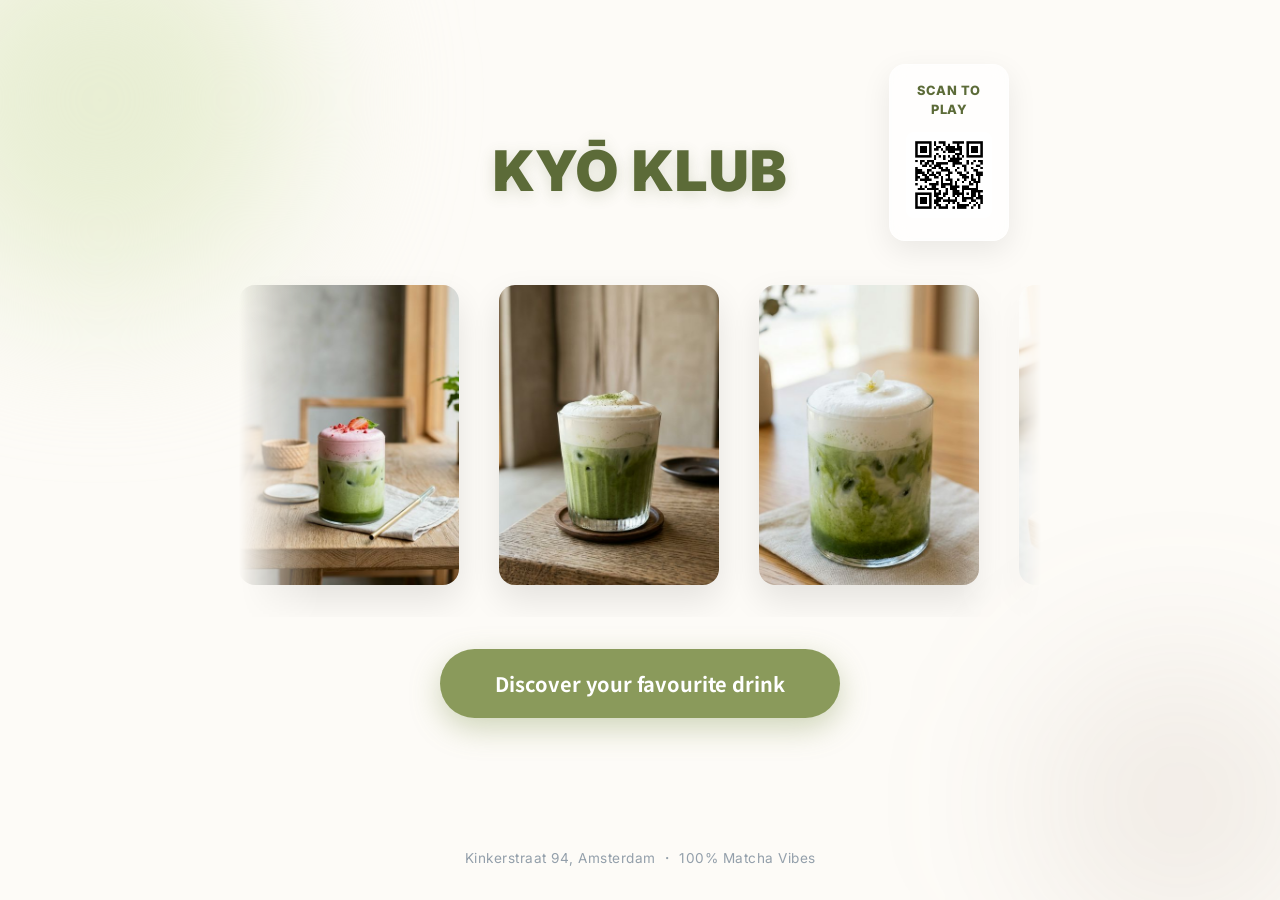
==== index.html @ ee24f2c5 "feat: implement top-right scannable QR code banner on Home Screen bridging physical kiosk traffic di" ====
<!DOCTYPE html>
<html lang="en">
<head>
    <meta charset="UTF-8">
    <meta name="viewport" content="width=device-width, initial-scale=1.0, maximum-scale=1.0, user-scalable=no">
    <title>KYŌ Drink Oracle</title>
    <!-- Google Fonts: Noto Sans JP for that modern Japanese minimalist feel, Inter for clean UI -->
    <link rel="preconnect" href="https://fonts.googleapis.com">
    <link rel="preconnect" href="https://fonts.gstatic.com" crossorigin>
    <link href="https://fonts.googleapis.com/css2?family=Inter:wght@400;500;600;700&family=Noto+Sans+JP:wght@400;500;700;900&display=swap" rel="stylesheet">
    <link rel="stylesheet" href="style.css">
    
    <!-- PWA Settings -->
    <link rel="manifest" href="manifest.json">
    <meta name="theme-color" content="#FDFBF7">
    <link rel="apple-touch-icon" href="images/icons/icon-192.png">
</head>
<body>
    <!-- Background Decor (Light matcha clouds/gradients) -->
    <div class="bg-shape bg-shape-1"></div>
    <div class="bg-shape bg-shape-2"></div>
    <div class="bg-shape bg-shape-3"></div>

    <div id="app-container">
        
        <!-- ==================== HOME SCREEN ==================== -->
        <main id="home-screen" class="screen active fade-in relative">
            <div class="qr-code-banner">
                <p>Scan to Play</p>
                <img src="images/qr_code.png" alt="Scan to open on your phone">
            </div>
            <div class="home-content">
                <h1 class="klub-title">KYŌ KLUB</h1>
                <div class="drink-marquee-container">
                    <div class="drink-marquee">
                        <img src="images/cold_drinks/earthy/sweet/foamy/fruity/indulgent/iced_cold_foam_strawberry.png" alt="Strawberry Foam">
                        <img src="images/cold_drinks/earthy/sweet/foamy/dessert/indulgent/iced_cold_foam_vanilla.png" alt="Vanilla Foam">
                        <img src="images/cold_drinks/earthy/balanced/foamy/floral/chill/iced_foam_jasmine.png" alt="Jasmine Foam">
                        <img src="images/cold_drinks/earthy/balanced/foamy/floral/chill/iced_hojicha_latte_lavender_coldfoam.png" alt="Lavender Foam">
                        <img src="images/cold_drinks/earthy/natural/foamy/floral/energizing/iced_foam_rose.png" alt="Rose Foam">
                        <img src="images/cold_drinks/nutty_roasty/sweet/foamy/dessert/indulgent/iced_hojicha_iced_creamy.png" alt="Tiramisu Hojicha">
                        <img src="images/cold_drinks/coffee/balanced/foamy/classic/energizing/iced_americano_matcha_foam.png" alt="Americano Matcha Foam">
                        <img src="images/cold_drinks/earthy/balanced/foamy/floral/chill/iced_coconut_cloud_matcha.png" alt="Coconut Cloud">
                        <img src="images/cold_drinks/earthy/balanced/foamy/fruity/indulgent/Iced_hojicha_vanilla_coldfoam.png" alt="Mango Coconut">
                        <img src="images/cold_drinks/earthy/sweet/foamy/fruity/indulgent/iced_banana_matcha.png" alt="Banana Coconut">
                        <img src="images/cold_drinks/earthy/balanced/foamy/dessert/chill/iced_orgeade_matcha.png" alt="Orgeade Coconut">
                        <img src="images/cold_drinks/nutty_roasty/sweet/foamy/dessert/indulgent/iced_foam_lavender.png" alt="Hojicha Vanilla">
                        <img src="images/cold_drinks/nutty_roasty/balanced/foamy/floral/chill/iced_kocha_latte.png" alt="Hojicha Lavender">
                        <img src="images/cold_drinks/nutty_roasty/balanced/standard/classic/chill/hojicha_iced_creamy.png" alt="Hojicha Creamy">
                        <!-- Duplicate set for seamless looping -->
                        <img src="images/cold_drinks/earthy/sweet/foamy/fruity/indulgent/iced_cold_foam_strawberry.png" alt="Strawberry Foam">
                        <img src="images/cold_drinks/earthy/sweet/foamy/dessert/indulgent/iced_cold_foam_vanilla.png" alt="Vanilla Foam">
                        <img src="images/cold_drinks/earthy/balanced/foamy/floral/chill/iced_foam_jasmine.png" alt="Jasmine Foam">
                        <img src="images/cold_drinks/earthy/balanced/foamy/floral/chill/iced_hojicha_latte_lavender_coldfoam.png" alt="Lavender Foam">
                        <img src="images/cold_drinks/earthy/natural/foamy/floral/energizing/iced_foam_rose.png" alt="Rose Foam">
                        <img src="images/cold_drinks/nutty_roasty/sweet/foamy/dessert/indulgent/iced_hojicha_iced_creamy.png" alt="Tiramisu Hojicha">
                        <img src="images/cold_drinks/coffee/balanced/foamy/classic/energizing/iced_americano_matcha_foam.png" alt="Americano Matcha Foam">
                        <img src="images/cold_drinks/earthy/balanced/foamy/floral/chill/iced_coconut_cloud_matcha.png" alt="Coconut Cloud">
                        <img src="images/cold_drinks/earthy/balanced/foamy/fruity/indulgent/Iced_hojicha_vanilla_coldfoam.png" alt="Mango Coconut">
                        <img src="images/cold_drinks/earthy/sweet/foamy/fruity/indulgent/iced_banana_matcha.png" alt="Banana Coconut">
                        <img src="images/cold_drinks/earthy/balanced/foamy/dessert/chill/iced_orgeade_matcha.png" alt="Orgeade Coconut">
                        <img src="images/cold_drinks/nutty_roasty/sweet/foamy/dessert/indulgent/iced_foam_lavender.png" alt="Hojicha Vanilla">
                        <img src="images/cold_drinks/nutty_roasty/balanced/foamy/floral/chill/iced_kocha_latte.png" alt="Hojicha Lavender">
                        <img src="images/cold_drinks/nutty_roasty/balanced/standard/classic/chill/hojicha_iced_creamy.png" alt="Hojicha Creamy">
                    </div>
                </div>
                
                <button id="start-btn" class="btn btn-primary">Discover your favourite drink</button>
            </div>
            <div class="footer">Kinkerstraat 94, Amsterdam ・ 100% Matcha Vibes</div>
        </main>

        <!-- ==================== QUIZ SCREEN ==================== -->
        <main id="quiz-screen" class="screen hidden">
            <div class="quiz-header">
                <div class="progress-info">
                    <span>Question <span id="current-q-num">1</span> of 6</span>
                </div>
                <div class="progress-bar">
                    <div id="progress-fill" class="progress-fill"></div>
                </div>
            </div>

            <div class="question-wrapper">
                <h2 id="question-text" class="question-text">Question goes here?</h2>
                <div id="options-container" class="options-grid">
                    <!-- Options injected by JS -->
                </div>
            </div>

            <!-- QUIZ ACTION -->
            <div class="quiz-footer" style="justify-content: center;">
                <button id="back-btn" class="btn btn-outline" style="max-width: 200px;">← Back</button>
            </div>
        </main>

        <!-- ==================== RESULT SCREEN ==================== -->
        <main id="result-screen" class="screen hidden">
            <div class="result-header">
                <div id="result-emoji" class="result-emoji">🏆</div>
                <h2 class="result-title">Your Perfect Match</h2>
            </div>
            
            <div class="winner-card glass-panel">
                <span id="winner-price" class="drink-price">€6.50</span>
                <!-- Massive Image Container -->
                <div class="winner-image-container">
                    <img id="winner-image" src="" alt="Drink Image" />
                </div>
                
                <!-- Text Sidebar -->
                <div class="winner-main">
                    <h1 id="winner-name" class="drink-name">Matcha Latte</h1>
                    
                    <div class="why-fits">
                        <h3>✨ Why it fits:</h3>
                        <p id="winner-reason">Because you love earthy vibes and classic drinks.</p>
                    </div>
                </div>
            </div>

            <div class="cta-section fade-in-delayed">
                <p class="cta-text">Show this to our barista at <strong>KYŌ-KLUB</strong>!</p>
                <div class="action-buttons">
                    <button id="restart-btn" class="btn btn-outline">Retake Quiz ↺</button>
                </div>
            </div>
        </main>

    </div>

    <!-- Toast Notification (for sharing) -->
    <div id="toast" class="toast">Result copied to clipboard!</div>

    <script src="script.js"></script>
    <script>
        // Register Service Worker for PWA
        if ('serviceWorker' in navigator) {
            window.addEventListener('load', () => {
                navigator.serviceWorker.register('./sw.js')
                    .then(reg => console.log('ServiceWorker registered successfully'))
                    .catch(err => console.error('ServiceWorker registration failed: ', err));
                
                let refreshing = false;
                navigator.serviceWorker.addEventListener('controllerchange', () => {
                    if (!refreshing) {
                        window.location.reload();
                        refreshing = true;
                    }
                });
            });
        }
    </script>
</body>
</html>
---- style.css ----
:root {
    /* Color Palette */
    --matcha-green: #8A9A5B;
    --matcha-dark: #5C6B38;
    --matcha-light: #E8EED3;
    --matcha-glow: rgba(138, 154, 91, 0.4);
    
    --hojicha-brown: #8C6A5D;
    
    --bg-cream: #FDFBF7;
    --bg-cream-dark: #F4F1E1;
    
    --text-main: #2C3E50;
    --text-light: #66788A;
    
    /* Glassmorphism */
    --glass-bg: rgba(255, 255, 255, 0.65);
    --glass-border: rgba(255, 255, 255, 0.5);
    --shadow-soft: 0 8px 32px rgba(92, 107, 56, 0.08);
    --shadow-hover: 0 12px 48px rgba(92, 107, 56, 0.15);
    
    /* Typography */
    --font-heading: 'Noto Sans JP', sans-serif;
    --font-body: 'Inter', sans-serif;
    
    /* Radius */
    --radius-lg: 24px;
    --radius-md: 16px;
    --radius-sm: 8px;
    
    /* Transitions */
    --trans-fast: 0.2s ease;
    --trans-med: 0.4s cubic-bezier(0.16, 1, 0.3, 1);
}

* {
    box-sizing: border-box;
    margin: 0;
    padding: 0;
    -webkit-tap-highlight-color: transparent;
}

body {
    background-color: var(--bg-cream);
    color: var(--text-main);
    font-family: var(--font-body);
    font-size: 16px;
    line-height: 1.5;
    min-height: 100vh;
    overflow-x: hidden;
    position: relative;
    display: flex;
    justify-content: center;
}



/* ------------------- Background Decor ------------------- */
.bg-shape {
    position: fixed;
    border-radius: 50%;
    filter: blur(80px);
    z-index: -1;
    /* WebKit touch fix: global animations removed */
}
.bg-shape-1 {
    width: 400px;
    height: 400px;
    background: var(--matcha-light);
    top: -100px;
    left: -100px;
}
.bg-shape-2 {
    width: 300px;
    height: 300px;
    background: rgba(140, 106, 93, 0.1); /* light hojicha */
    bottom: -50px;
    right: -50px;
}
.bg-shape-3 {
    width: 250px;
    height: 250px;
    background: var(--matcha-glow);
    top: 60%; left: -10%; 
    opacity: 0;
}

/* ------------------- Layout Structure ------------------- */
#app-container {
    width: 100%;
    max-width: 850px;
    min-height: 100vh;
    padding: 2rem 1.5rem;
    display: flex;
    flex-direction: column;
}

.screen {
    display: none;
    flex: 1;
    flex-direction: column;
}

.screen.active {
    display: flex;
}

/* ------------------- Buttons ------------------- */
.btn {
    font-family: var(--font-heading);
    font-weight: 700;
    font-size: 1.1rem;
    padding: 1rem 2rem;
    border-radius: 50px;
    border: none;
    cursor: pointer;
    transition: var(--trans-fast);
    width: 100%;
    display: flex;
    align-items: center;
    justify-content: center;
    gap: 0.5rem;
}

.btn:active {
    transform: scale(0.98);
}

.btn-primary {
    background: var(--matcha-green);
    color: white;
    box-shadow: 0 4px 15px var(--matcha-glow);
}

.btn-primary:hover:not(:disabled) {
    background: var(--matcha-dark);
    box-shadow: 0 6px 20px var(--matcha-glow);
    transform: translateY(-2px);
}

.btn-primary:disabled {
    background: #cdd6b8;
    color: rgba(255, 255, 255, 0.8);
    box-shadow: none;
    cursor: not-allowed;
    transform: none;
}

.btn-secondary {
    background: var(--text-main);
    color: white;
}
.btn-secondary:hover {
    background: #1a252f;
    transform: translateY(-2px);
}

.btn-outline {
    background: transparent;
    color: var(--text-light);
    border: 2px solid #e0e6ed;
}
.btn-outline:hover {
    background: rgba(0,0,0,0.03);
    color: var(--text-main);
    border-color: var(--text-light);
}

.btn-group {
    display: flex;
    flex-direction: column;
    gap: 1rem;
    margin-top: 1.5rem;
}

.pulse-anim {
    color: #fff;
}

/* ------------------- Glass Panels ------------------- */
.glass-panel {
    background: var(--glass-bg);
    backdrop-filter: blur(12px);
    -webkit-backdrop-filter: blur(12px);
    border: 1px solid var(--glass-border);
    border-radius: var(--radius-lg);
    padding: 2rem;
    box-shadow: var(--shadow-soft);
}
.glass-panel-sm {
    background: var(--glass-bg);
    backdrop-filter: blur(12px);
    border: 1px solid var(--glass-border);
    border-radius: var(--radius-md);
    padding: 1.5rem;
    box-shadow: var(--shadow-soft);
}

/* ------------------- Generic Utilities ------------------- */
h1, h2, h3 { font-family: var(--font-heading); }
.hidden { display: none !important; }

/* ------------------- Home Screen ------------------- */
.relative { position: relative; }
.qr-code-banner {
    position: absolute;
    top: 2rem;
    right: 2rem;
    width: 120px;
    background: rgba(255,255,255,0.7);
    backdrop-filter: blur(10px);
    -webkit-backdrop-filter: blur(10px);
    padding: 1rem;
    border-radius: var(--radius-md);
    box-shadow: 0 10px 30px rgba(0,0,0,0.08);
    z-index: 50;
    text-align: center;
    border: 1px solid rgba(255,255,255,0.4);
}
.qr-code-banner p { 
    font-size: 0.8rem; 
    font-weight: 800; 
    margin-bottom: 0.8rem; 
    color: var(--matcha-dark);
    text-transform: uppercase;
    letter-spacing: 0.5px;
}
.qr-code-banner img { 
    width: 100%; 
    height: auto; 
    border-radius: 8px; 
}

.home-content {
    flex: 1;
    display: flex;
    flex-direction: column;
    justify-content: center;
    align-items: center;
    text-align: center;
    gap: 2rem;
}

/* Home Button override for premium pill feel */
.home-content .btn-primary {
    max-width: 400px;
    margin: 0 auto;
    font-size: 1.25rem;
    padding: 1.25rem 2.5rem;
    box-shadow: 0 10px 30px var(--matcha-glow);
}

.emoji-logo { font-size: 5rem; line-height: 1; }
.klub-title { font-family: var(--font-body); font-size: 3.5rem; font-weight: 900; color: var(--matcha-dark); letter-spacing: 2px; margin-bottom: 0.5rem; text-shadow: 0 4px 15px rgba(92, 107, 56, 0.2); }
.title { font-size: 2.5rem; font-weight: 900; color: var(--matcha-dark); }
.subtitle { font-size: 1.1rem; color: var(--text-light); margin-top: -1rem; }

.drink-marquee-container {
    width: 100%;
    max-width: 900px;
    overflow: hidden;
    position: relative;
    padding: 2rem 0;
    -webkit-mask-image: linear-gradient(to right, transparent, black 10%, black 90%, transparent);
    mask-image: linear-gradient(to right, transparent, black 10%, black 90%, transparent);
}
.drink-marquee-container:hover .drink-marquee {
}
.drink-marquee {
    display: flex;
    width: max-content;
    gap: 2.5rem;
    align-items: center;
}
.drink-marquee img {
    width: 220px;
    height: 300px;
    object-fit: cover;
    border-radius: 20px;
    box-shadow: 0 15px 35px rgba(0,0,0,0.1);
    border-radius: var(--radius-md);
    cursor: pointer;
}
.drink-marquee img:hover {
    transform: scale(1.08) translateY(-5px);
    box-shadow: 0 20px 45px rgba(0,0,0,0.2);
}

.footer { text-align: center; margin-top: auto; padding-top: 2rem; color: var(--text-light); font-size: 0.85rem; letter-spacing: 0.5px; opacity: 0.7; }

/* ------------------- Quiz Screen ------------------- */
.quiz-header { margin-bottom: 2.5rem; }
.progress-info { font-family: var(--font-heading); font-size: 0.9rem; font-weight: 700; color: var(--matcha-dark); margin-bottom: 0.75rem; text-transform: uppercase; letter-spacing: 1px; }
.progress-bar { width: 100%; height: 8px; background: rgba(0,0,0,0.05); border-radius: 4px; overflow: hidden; }
.progress-fill { height: 100%; background: var(--matcha-green); border-radius: 4px; transition: width 0.4s ease; width: 0%; }

.question-wrapper { 
    flex: 1; 
    display: flex; 
    flex-direction: column;
    justify-content: center;
    padding: 2rem 0;
    width: 100%; 
    min-width: 0; 
}
.question-text { font-size: 2.2rem; font-weight: 800; text-align: center; margin-bottom: 2.5rem; color: var(--text-main); line-height: 1.3; }

.options-grid { 
    display: flex; 
    flex-wrap: wrap;
    justify-content: center;
    gap: 1.5rem; 
    margin-bottom: 3rem; 
    width: 100%;
}
.option-card {
    position: relative;
    overflow: hidden;
    background: var(--glass-bg);
    border: 3px solid rgba(255,255,255,0.7);
    border-radius: 20px;
    padding: 0;
    cursor: pointer;
    box-shadow: 0 10px 25px rgba(0,0,0,0.04);
    display: flex;
    flex-direction: column;
    height: 320px;
    flex: 1 1 200px;
    max-width: 320px;
    min-width: 200px;
}

.option-card * {
    pointer-events: none;
}

.option-bg {
    position: absolute;
    top: 0; left: 0;
    width: 100%; height: 100%;
    object-fit: cover;
    z-index: 1;
    transition: transform 0.6s ease;
}

.option-overlay {
    position: absolute;
    bottom: 0; left: 0;
    width: 100%; height: 60%;
    background: linear-gradient(to top, rgba(0,0,0,0.8) 0%, rgba(0,0,0,0) 100%);
    z-index: 2;
}

.option-content {
    position: relative;
    z-index: 3;
    display: flex;
    flex-direction: column;
    align-items: center;
    justify-content: flex-end;
    text-align: center;
    padding: 2rem 1.5rem;
    height: 100%;
    gap: 0.5rem;
}

.option-icon {
    font-size: 3rem;
    filter: drop-shadow(0 4px 10px rgba(0,0,0,0.3));
    margin-bottom: 0.5rem;
    transition: transform 0.3s ease;
}

.option-text {
    color: white;
    font-size: 1.35rem;
    font-weight: 700;
    line-height: 1.2;
    text-shadow: 0 2px 10px rgba(0,0,0,0.5);
}

@media (hover: hover) {
    .option-card:hover { box-shadow: 0 15px 35px rgba(92, 107, 56, 0.2); border-color: rgba(255,255,255,1); }
    .option-card:hover .option-bg { filter: brightness(1.1); }
}

.option-card.selected { border-color: var(--matcha-green); box-shadow: 0 15px 40px var(--matcha-glow); }
.option-card.selected .option-bg { filter: brightness(1.1); }


.quiz-footer { margin-top: auto; padding-top: 2rem; display: flex; gap: 1rem; }
.quiz-footer .btn { flex: 1; padding: 1rem; }

/* ------------------- Result Screen ------------------- */
.result-header { text-align: center; margin-bottom: 2rem; }
.result-emoji { font-size: 4rem; }
.result-title { font-size: 1.5rem; color: var(--text-light); font-weight: 600; margin-top: 0.5rem; }
.fun-msg { font-weight: 700; color: var(--matcha-green); font-size: 1.2rem; }

.winner-card { position: relative; display: flex; flex-direction: column; align-items: center; margin-bottom: 2rem; }
.winner-main { text-align: center; margin-top: 2rem; }

.winner-image-container {
    width: 100%;
    max-width: 500px;
    height: 48vh;
    min-height: 350px;
    border-radius: 20px;
    overflow: hidden;
    position: relative;
    box-shadow: 0 20px 40px rgba(0,0,0,0.15);
}

.winner-image-container img {
    width: 100%;
    height: 100%;
    object-fit: cover;
    box-shadow: 0 10px 40px rgba(0,0,0,0.1);
}

@keyframes winnerFloat {
    0% { transform: translateY(0); }
    100% { transform: translateY(-10px); }
}

@keyframes imageReveal {
    0% { opacity: 0; transform: scale(1.1); filter: blur(5px); }
    100% { opacity: 1; transform: scale(1); filter: blur(0px); }
}

@keyframes subtleZoom {
    0% { transform: scale(1); }
    100% { transform: scale(1.05); }
}
.drink-name { font-size: 2.2rem; font-weight: 900; color: var(--matcha-dark); line-height: 1.1; letter-spacing: -0.5px; }
.drink-image { width: 100%; max-width: 250px; height: auto; border-radius: var(--radius-md); margin-bottom: 1rem; box-shadow: var(--shadow-soft); object-fit: cover; aspect-ratio: 1/1; }
.drink-price { 
    position: absolute; 
    top: -1rem; 
    right: -1rem; 
    background: var(--matcha-green); 
    color: #fff; 
    font-weight: 800; 
    padding: 0.6rem 1.2rem; 
    border-radius: 30px; 
    font-size: 1.3rem; 
    box-shadow: 0 8px 25px rgba(138, 154, 91, 0.4); 
    z-index: 10;
}
.winner-tags { display: flex; justify-content: center; gap: 0.5rem; flex-wrap: wrap; margin-top: 0.5rem; }
.tag { font-size: 0.8rem; text-transform: uppercase; letter-spacing: 0.5px; font-weight: 700; background: #eee; padding: 0.2rem 0.6rem; border-radius: 4px; color: #555;}
.tag.hot { background: #ffe4e1; color: #c0392b; }
.tag.iced { background: #e0f7fa; color: #00838f; }

.drink-desc { font-size: 1.1rem; color: var(--text-light); font-style: italic; }

.why-divider { height: 1px; background: rgba(0,0,0,0.05); margin: 0.5rem 0; width: 100%; }
.why-fits { text-align: left; background: rgba(255,255,255,0.4); padding: 1.5rem; border-radius: var(--radius-sm); border-left: 4px solid var(--matcha-green); font-style: italic; }
.why-fits h3 { font-size: 1.05rem; color: var(--matcha-dark); margin-bottom: 0.6rem; font-style: normal; font-weight: 800; text-transform: uppercase; letter-spacing: 0.5px; }
.why-fits p { font-size: 1.05rem; line-height: 1.6; color: var(--text-main); }

.extras-grid { display: flex; flex-direction: column; gap: 1.5rem; margin-bottom: 2.5rem; }
.customizations-card h3, .backups-card h3 { font-size: 1.1rem; margin-bottom: 1rem; color: var(--text-main); display: flex; align-items: center; gap: 0.5rem; }
.customizations-card ul, .backups-card ul { list-style: none; padding: 0; display: flex; flex-direction: column; gap: 0.75rem; }
.customizations-card li { padding-left: 1.5rem; position: relative; font-size: 0.95rem; }
.customizations-card li::before { content: '✨'; position: absolute; left: 0; font-size: 0.8rem; top: 2px; }

.backup-item { display: flex; justify-content: space-between; align-items: center; background: rgba(255,255,255,0.4); padding: 0.75rem 1rem; border-radius: var(--radius-sm); border: 1px solid rgba(255,255,255,0.5); }
.backup-name { font-weight: 600; font-size: 0.95rem; }
.backup-price { font-size: 0.85rem; color: var(--text-light); }

.cta-section { text-align: center; }
.cta-text { font-size: 0.95rem; margin-bottom: 1.5rem; line-height: 1.4; }

/* ------------------- Toast ------------------- */
.toast {
    position: fixed;
    bottom: 2rem;
    left: 50%;
    transform: translateX(-50%) translateY(100px);
    background: #333;
    color: white;
    padding: 0.8rem 1.5rem;
    border-radius: 50px;
    font-size: 0.9rem;
    font-weight: 600;
    opacity: 0;
    transition: var(--trans-med);
    z-index: 100;
    box-shadow: 0 5px 15px rgba(0,0,0,0.2);
}
.toast.show {
    transform: translateX(-50%) translateY(0);
    opacity: 1;
}

/* ------------------- Responsive ------------------- */
@media (min-width: 600px) {
    .btn-group { flex-direction: row; }
    .extras-grid { flex-direction: row; }
    .customizations-card, .backups-card { flex: 1; }
}

/* Landscape / Shorter Screens Optimizations */
@media (max-height: 850px) and (orientation: landscape) {
    #app-container { padding: 1rem 1.5rem; justify-content: center; }
    .home-content { gap: 1rem; }
    .klub-title { font-size: 2.2rem; margin-bottom: 0.5rem; }
    .drink-marquee-container { padding: 1rem 0; }
    .drink-marquee { gap: 1.5rem; }
    .drink-marquee img { width: 170px; height: 230px; }
    .quiz-header { margin-bottom: 1.5rem; }
    .question-text { font-size: 1.8rem; margin-bottom: 1.5rem; text-align: center; }
    .options-grid { margin-bottom: 1.5rem; gap: 1.5rem; grid-template-columns: repeat(auto-fit, minmax(200px, 1fr)); }
    
    .winner-card { flex-direction: row; text-align: left; padding: 2.5rem; justify-content: space-between; align-items: center; }
    .winner-image-container { width: 45%; max-width: 45%; height: 50vh; margin-right: 4rem; } /* Explicit margin fixes legacy Safari lacking flex gap support */
    .winner-main { flex: 1; align-items: flex-start; text-align: left; justify-content: center; display: flex; flex-direction: column; padding-right: 1.5rem; margin-top: 0; }
    .why-divider { display: none; }
    .result-emoji { font-size: 2.5rem; margin-bottom: -1rem; }
    .drink-name { font-size: 2.8rem; line-height: 1.05; letter-spacing: -1px; margin-bottom: 2rem; }
    .why-fits { padding: 1.8rem; background: rgba(255,255,255,0.5); border-left: 4px solid var(--matcha-green); box-shadow: none; font-style: italic; margin-top: auto; }
    .why-fits h3 { font-size: 1.2rem; margin-bottom: 0.8rem; font-style: normal; font-weight: 800; }
    .why-fits p { font-size: 1.15rem; line-height: 1.6; }
}
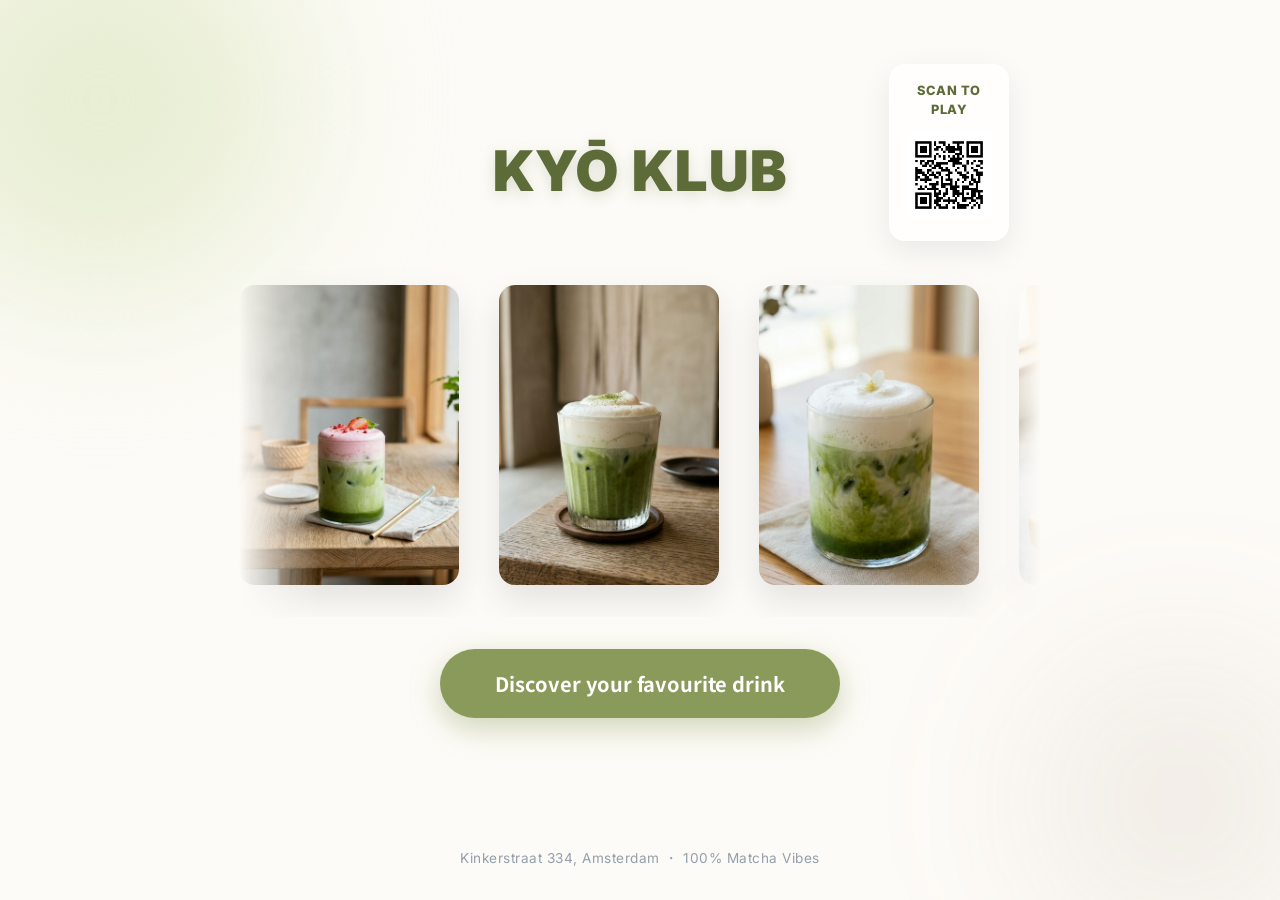
==== commit a54a48ef: "feat: add marketing page and plan, update index" ====
--- a/index.html
+++ b/index.html
@@ -46,7 +46,7 @@
                         <img src="images/cold_drinks/earthy/balanced/foamy/dessert/chill/iced_orgeade_matcha.png" alt="Orgeade Coconut">
                         <img src="images/cold_drinks/nutty_roasty/sweet/foamy/dessert/indulgent/iced_foam_lavender.png" alt="Hojicha Vanilla">
                         <img src="images/cold_drinks/nutty_roasty/balanced/foamy/floral/chill/iced_kocha_latte.png" alt="Hojicha Lavender">
-                        <img src="images/cold_drinks/nutty_roasty/balanced/standard/classic/chill/hojicha_iced_creamy.png" alt="Hojicha Creamy">
+                        <img src="images/cold_drinks/nutty_roasty/sweet/foamy/dessert/indulgent/iced_hojicha_iced_creamy.png" alt="Hojicha Creamy">
                         <!-- Duplicate set for seamless looping -->
                         <img src="images/cold_drinks/earthy/sweet/foamy/fruity/indulgent/iced_cold_foam_strawberry.png" alt="Strawberry Foam">
                         <img src="images/cold_drinks/earthy/sweet/foamy/dessert/indulgent/iced_cold_foam_vanilla.png" alt="Vanilla Foam">
@@ -61,13 +61,13 @@
                         <img src="images/cold_drinks/earthy/balanced/foamy/dessert/chill/iced_orgeade_matcha.png" alt="Orgeade Coconut">
                         <img src="images/cold_drinks/nutty_roasty/sweet/foamy/dessert/indulgent/iced_foam_lavender.png" alt="Hojicha Vanilla">
                         <img src="images/cold_drinks/nutty_roasty/balanced/foamy/floral/chill/iced_kocha_latte.png" alt="Hojicha Lavender">
-                        <img src="images/cold_drinks/nutty_roasty/balanced/standard/classic/chill/hojicha_iced_creamy.png" alt="Hojicha Creamy">
+                        <img src="images/cold_drinks/nutty_roasty/sweet/foamy/dessert/indulgent/iced_hojicha_iced_creamy.png" alt="Hojicha Creamy">
                     </div>
                 </div>
                 
                 <button id="start-btn" class="btn btn-primary">Discover your favourite drink</button>
             </div>
-            <div class="footer">Kinkerstraat 94, Amsterdam ・ 100% Matcha Vibes</div>
+            <div class="footer">Kinkerstraat 334, Amsterdam ・ 100% Matcha Vibes</div>
         </main>
 
         <!-- ==================== QUIZ SCREEN ==================== -->
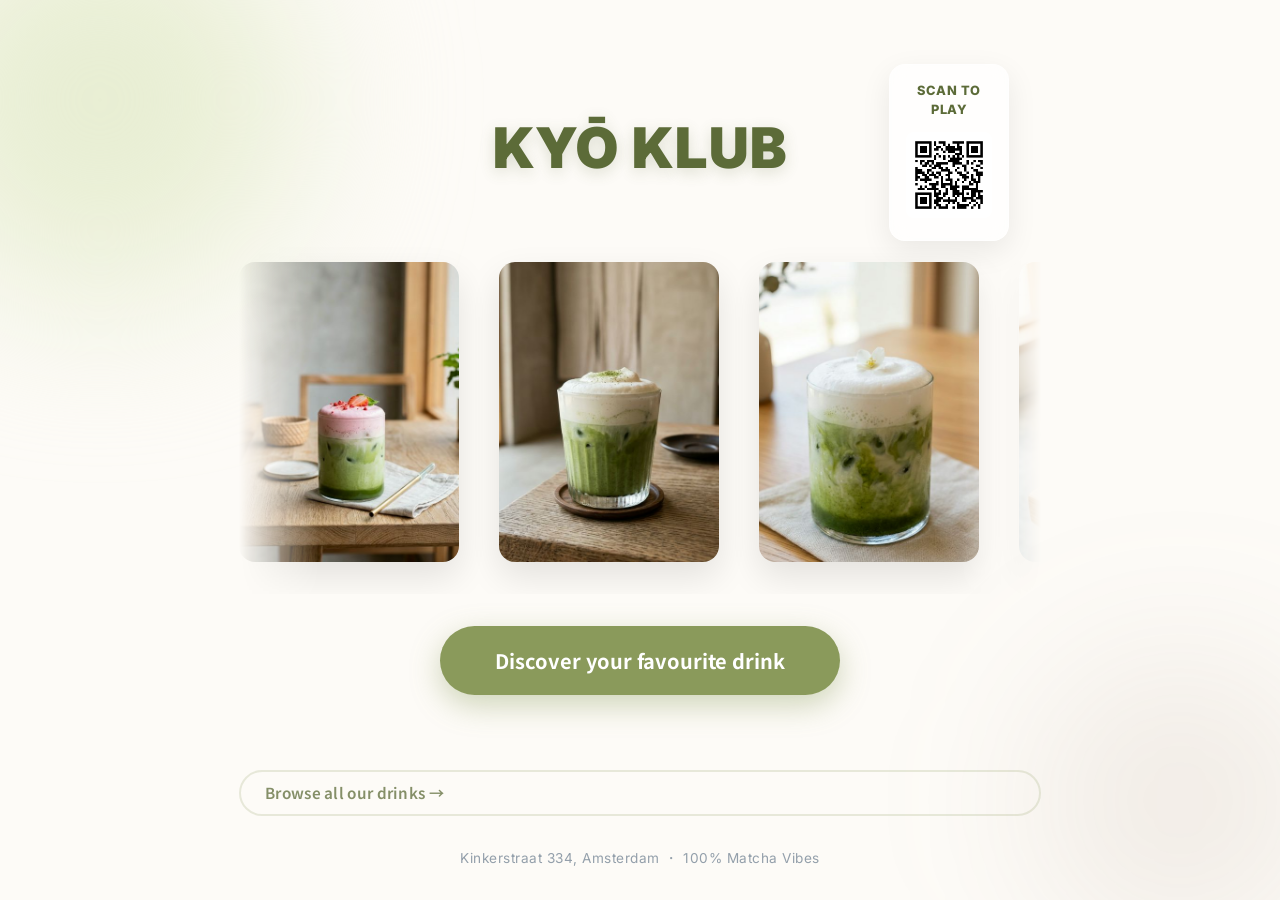
==== commit b8ca4d5e: "Add /drinks gallery page with multi-tag filters & sub-filters, add navigation links between home and" ====
--- a/index.html
+++ b/index.html
@@ -10,6 +10,15 @@
     <link href="https://fonts.googleapis.com/css2?family=Inter:wght@400;500;600;700&family=Noto+Sans+JP:wght@400;500;700;900&display=swap" rel="stylesheet">
     <link rel="stylesheet" href="style.css">
     
+    <!-- PostHog Analytics (Autocaptures button clicks and pageviews) -->
+    <script>
+        !function(t,e){var o,n,p,r;e.__SV||(window.posthog=e,e._i=[],e.init=function(i,s,a){function g(t,e){var o=e.split(".");2==o.length&&(t=t[o[0]],e=o[1]),t[e]=function(){t.push([e].concat(Array.prototype.slice.call(arguments,0)))}}(p=t.createElement("script")).type="text/javascript",p.async=!0,p.src=s.api_host.replace(".i.posthog.com","-assets.i.posthog.com")+"/static/array.js",(r=t.getElementsByTagName("script")[0]).parentNode.insertBefore(p,r);var u=e;for(void 0!==a?u=e[a]=[]:a="posthog",u.people=u.people||[],u.toString=function(t){var e="posthog";return"posthog"!==a&&(e+="."+a),t||(e+=" (stub)"),e},u.people.toString=function(){return u.toString(1)+".people (stub)"},o="init capture identify alias people.set people.set_once set_config register register_once unregister opt_out_capturing has_opted_out_capturing opt_in_capturing reset isFeatureEnabled onFeatureFlags getFeatureFlag getFeatureFlagPayload reloadFeatureFlags group updateEarlyAccessFeatureEnrollment getEarlyAccessFeatures getActiveMatchingSurveys getSurveys getNextSurveyStep onSessionId setPersonProperties".split(" "),n=0;n<o.length;n++)g(u,o[n]);e._i.push([i,s,a])},e.__SV=1)}(document,window.posthog||[]);
+        posthog.init('phc_tCgtvxL7A4zkNV29dAStg5Cqkrt9sNzTwvNitgcaXGjd', {
+            api_host: 'https://eu.i.posthog.com', // Change to 'https://us.i.posthog.com' if your account is US based
+            person_profiles: 'identified_only',
+        })
+    </script>
+
     <!-- PWA Settings -->
     <link rel="manifest" href="manifest.json">
     <meta name="theme-color" content="#FDFBF7">
@@ -67,6 +76,7 @@
                 
                 <button id="start-btn" class="btn btn-primary">Discover your favourite drink</button>
             </div>
+            <a href="drinks/" class="drinks-link">Browse all our drinks →</a>
             <div class="footer">Kinkerstraat 334, Amsterdam ・ 100% Matcha Vibes</div>
         </main>
 
--- a/style.css
+++ b/style.css
@@ -286,6 +286,29 @@
     box-shadow: 0 20px 45px rgba(0,0,0,0.2);
 }
 
+.drinks-link {
+    display: inline-block;
+    margin-top: auto;
+    padding: 0.6rem 1.5rem;
+    color: var(--matcha-dark);
+    text-decoration: none;
+    font-family: var(--font-heading);
+    font-weight: 600;
+    font-size: 0.95rem;
+    border: 2px solid rgba(138, 154, 91, 0.25);
+    border-radius: 50px;
+    transition: all 0.25s ease;
+    letter-spacing: 0.3px;
+    opacity: 0.75;
+}
+.drinks-link:hover {
+    opacity: 1;
+    background: rgba(138, 154, 91, 0.08);
+    border-color: var(--matcha-green);
+    transform: translateY(-2px);
+    box-shadow: 0 4px 15px var(--matcha-glow);
+}
+
 .footer { text-align: center; margin-top: auto; padding-top: 2rem; color: var(--text-light); font-size: 0.85rem; letter-spacing: 0.5px; opacity: 0.7; }
 
 /* ------------------- Quiz Screen ------------------- */
@@ -523,3 +546,87 @@
     .why-fits h3 { font-size: 1.2rem; margin-bottom: 0.8rem; font-style: normal; font-weight: 800; }
     .why-fits p { font-size: 1.15rem; line-height: 1.6; }
 }
+
+/* ------------------- Admin Dashboard ------------------- */
+.admin-container {
+    padding: 2rem 1.5rem;
+    max-width: 1200px;
+    width: 100%;
+}
+
+.admin-header {
+    display: flex;
+    justify-content: space-between;
+    align-items: center;
+    margin-bottom: 2rem;
+    padding-bottom: 1rem;
+    border-bottom: 1px solid rgba(0,0,0,0.1);
+}
+
+.admin-header .title {
+    font-size: 2rem;
+    margin: 0;
+}
+
+.admin-header .btn-outline {
+    width: auto;
+    padding: 0.5rem 1.5rem;
+    border-radius: 8px;
+    font-size: 0.95rem;
+}
+
+.admin-locked-screen {
+    max-width: 400px;
+    margin: 10vh auto;
+    text-align: center;
+}
+
+.pin-input {
+    width: 100%;
+    padding: 1rem;
+    font-size: 1.5rem;
+    text-align: center;
+    border: 2px solid var(--glass-border);
+    border-radius: var(--radius-sm);
+    margin: 1.5rem 0;
+    font-family: monospace;
+    letter-spacing: 0.5rem;
+    background: rgba(255,255,255,0.8);
+    transition: var(--trans-fast);
+}
+
+.pin-input:focus {
+    outline: none;
+    border-color: var(--matcha-green);
+    box-shadow: 0 0 15px var(--matcha-glow);
+}
+
+.dashboard-frame-container {
+    width: 100%;
+    height: 75vh;
+    border-radius: var(--radius-md);
+    overflow: hidden;
+    background: #fff;
+    box-shadow: var(--shadow-hover);
+    border: 1px solid var(--glass-border);
+}
+
+.dashboard-frame-container iframe {
+    width: 100%;
+    height: 100%;
+    border: none;
+}
+
+.setup-instructions {
+    text-align: left;
+    background: rgba(255,255,255,0.7);
+    padding: 2rem;
+    border-radius: var(--radius-md);
+}
+
+.setup-instructions code {
+    background: #eee;
+    padding: 0.2rem 0.5rem;
+    border-radius: 4px;
+    font-size: 0.9rem;
+}
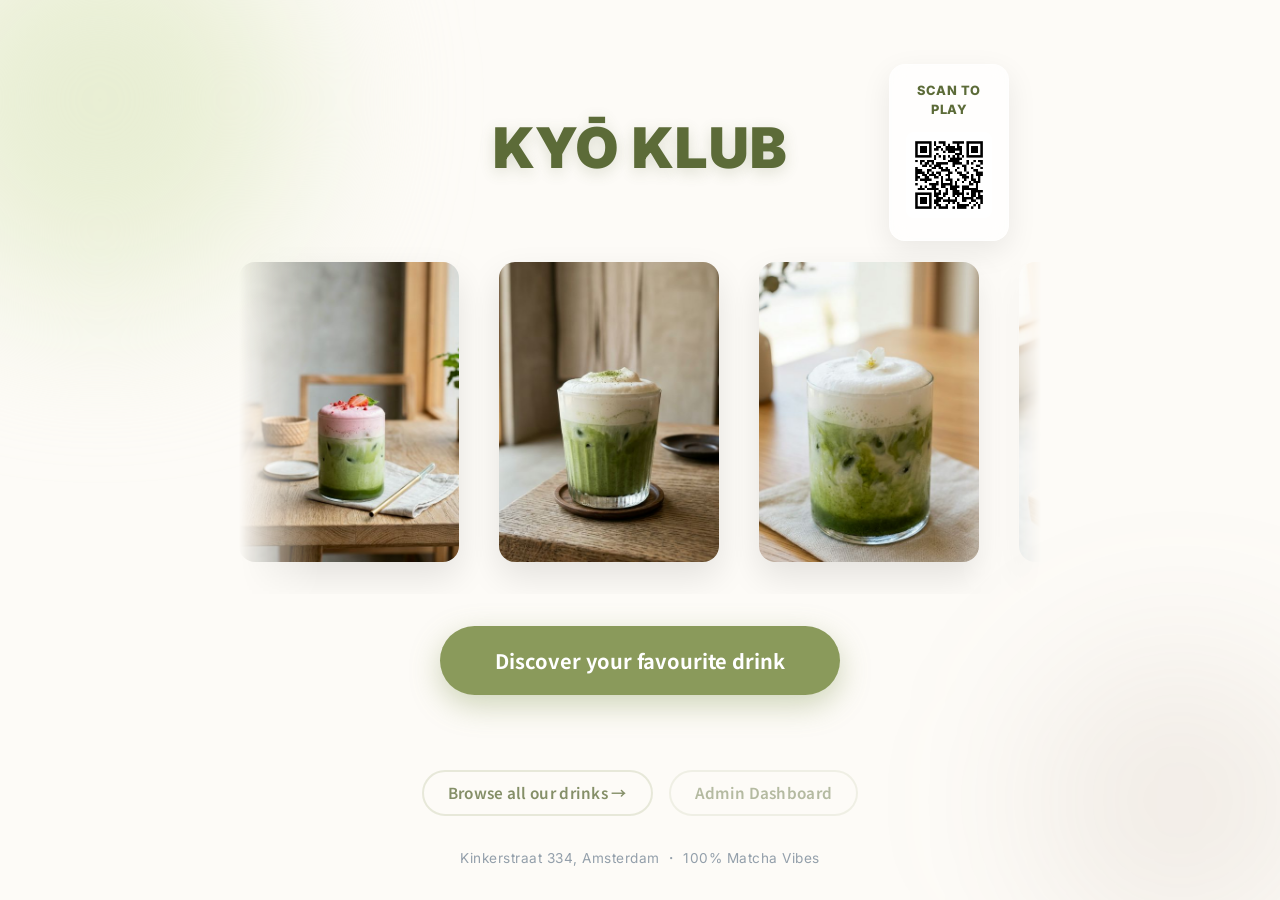
==== commit 045e1291: "Add admin link on home page, bump nav links" ====
--- a/index.html
+++ b/index.html
@@ -76,7 +76,10 @@
                 
                 <button id="start-btn" class="btn btn-primary">Discover your favourite drink</button>
             </div>
-            <a href="drinks/" class="drinks-link">Browse all our drinks →</a>
+            <div style="display:flex; gap:1rem; justify-content:center; flex-wrap:wrap; margin-top:auto;">
+                <a href="drinks/" class="drinks-link">Browse all our drinks →</a>
+                <a href="admin/" class="drinks-link" style="opacity:0.45;">Admin Dashboard</a>
+            </div>
             <div class="footer">Kinkerstraat 334, Amsterdam ・ 100% Matcha Vibes</div>
         </main>
 
